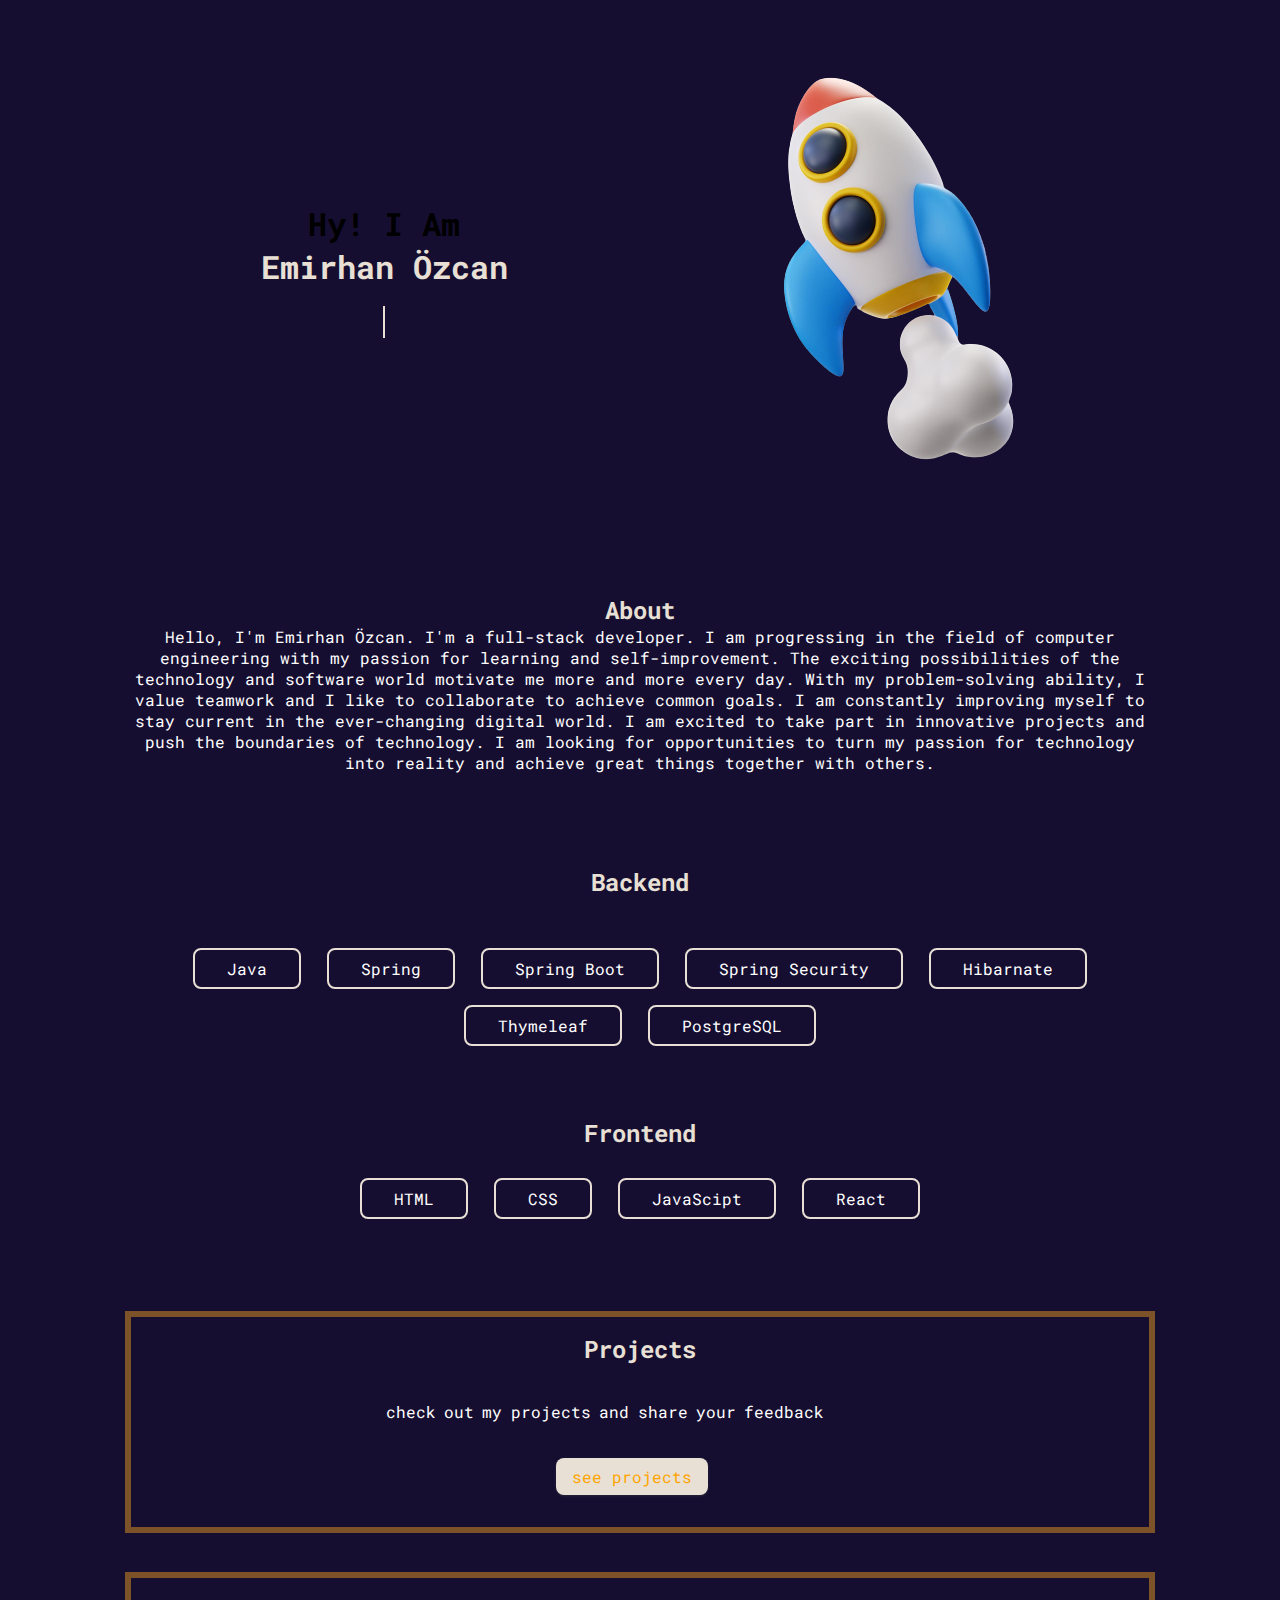
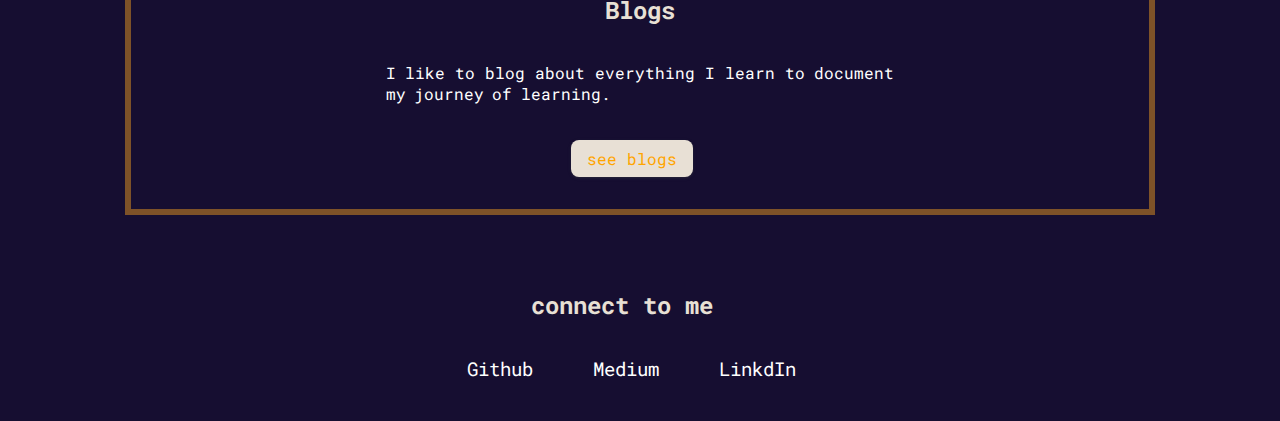
==== index.html @ b32deec3 "my-portfolio site" ====
<!DOCTYPE html>
<html lang="en">

<head>
    <meta charset="utf-8" />
    <meta name="viewport" content="width=device-width, initial-scale=1.0, shrink-to-fit=no" />
    <meta name="author" content="Emirhan Özcan" />
    <meta name="keyword" content="javascript, portfolio, developer" />
    <meta name="description"
        content="I am Emirhan Özcan. I like to work as a Fullstack Developer. I want to showcase my work. This is my portfolio" />
    <meta name="application-name" content="Emirhan Özcan | blogs" />
    <meta name="apple-mobile-web-app-title" content="Emirhan Özcan | blogs" />

    <title>Anasayfa | Emirhan Özcan</title>
  
   <link rel="stylesheet" href="style.css">
</head>


    <!-- Your HTML content goes here -->


  <body>
    <!-- design circle -->
    
    

    <div class="container">
      <!-- intro section -->
      <div id="blur1"></div>
      <div class="hero-container">
        <header class="i-container">
          <h1 class="i-heading">Hy! I Am</h1>
          <h3 class="highlight">Emirhan Özcan</h3>
          <h3 class="effect">I'm a full stack developer</h3>
          
        </header>
        <div class="hero-img">
          <img src="images/rocket.png" />
        </div>
      </div>
      <div class="tech-container">
        <h2 class="highlight">About</h2>
        <p style="color: white;">
          Hello, I'm Emirhan Özcan. I'm a full-stack developer. I am progressing in the field of computer engineering with my passion for learning and self-improvement. The exciting possibilities of the technology and software world motivate me more and more every day. With my problem-solving ability, I value teamwork and I like to collaborate to achieve common goals. I am constantly improving myself to stay current in the ever-changing digital world. I am excited to take part in innovative projects and push the boundaries of technology. I am looking for opportunities to turn my passion for technology into reality and achieve great things together with others.
        </p>
    </div>
    
      <!-- Technologies section -->
      <div class="tech-container">
        
        <br>
        <h3 class="highlight">Backend</h3>
        <br>
      
        <br>
        <ul class="inline-list">
          <li class="tech-button">Java</li>
          <li class="tech-button">Spring</li>
          <li class="tech-button">Spring Boot</li>
          <li class="tech-button">Spring Security</li>
          <li class="tech-button">Hibarnate</li>
          <li class="tech-button">Thymeleaf</li>
          <li class="tech-button">PostgreSQL</li>
        </ul>
        <br>
        <div id="blur2"></div>
        <br> <br>
        <h3 class="highlight">Frontend</h3>
        <br>
        <ul class="inline-list">
            <li class="tech-button">HTML</li>
            <li class="tech-button">CSS</li>
            <li class="tech-button">JavaScipt</li>
            <li class="tech-button">React</li>
          </ul>
     <br>
     <div id="blur3"></div>
        <br>

      </div>

      <!-- project section -->
      <section class="section off-container">
        <h3 class="highlight">Projects</h3>
        <div class="decription" style="color: white;">
          <p>
            check out my projects and share your feedback
          </p>
        </div>
        <a class="link primary-link" href="projects.html">see projects</a>
      </section>

      <!-- blog section -->
      <section class="section off-container">
        <h3 class="highlight">Blogs</h3>
        <div class="decription">
          <p>
            I like to blog about everything I learn  to document my journey of learning.
          </p>
        </div>
        <a class="link primary-link" href="blogs.html">see blogs</a>
      </section>
    </div>

    <!-- footer section -->
    <footer class="footer">
  
      <h3 class="highlight">connect to me</h3>
      <ul class="footer-non-list">
        <li class="footer-inline-link">
          <a class="link" target="_blank" href="https://github.com/EmrhnOZCN"
            >Github</a
          >
        </li>
        <li class="footer-inline-link">
          <a
            class="link"
            target="_blank"
            href="https://medium.com/@emrhnozcn"
            >Medium</a
          >
        </li>
        <li class="footer-inline-link">
          <a
            class="link"
            target="_blank"
            href="https://www.linkedin.com/in/emirhan-özcan-b40515230/"
            >LinkdIn</a
          >
        </li>
      </ul>
    </footer>
  </body>
</html>
---- style.css ----
@import url('https://fonts.googleapis.com/css2?family=Roboto+Mono:wght@600&family=Ubuntu+Mono:wght@700&display=swap');
/*
font-family: 'Roboto Mono',
monospace;
font-family: 'Ubuntu Mono',
monospace;
#F7F3F5
*/
:root {
    --bg-color: #160e31;
    --text-color: #ffffff;
    --highlight-color:#e8e0d5;
    

}
/*scrollbar track wirgb(34, 51, 238)
::-webkit-scrollbar {
    width: 15px;
}
/* Track */
::-webkit-scrollbar-track {
    box-shadow: inset 0 0 5px grey;
    border-radius: 10px;
}
/* Handle */
::-webkit-scrollbar-thumb {
    background: var(--circle4-color);
    border-radius: 10px;
}

*{
    margin: 0;
    padding: 0;
    box-sizing: border-box;
}
html{
    font-family: 'Roboto Mono';
    background-color: var(--bg-color) ;
    height: 100vh;
    max-width: 100vw;
    overflow-x: hidden;
}
/* navigation section */

.navigation{
    width: 100%;
    background-color: transparent;
    padding: 0.5rem 1rem;
}
.navigation .nav-brand{
    font-size: 1.5rem;
    color: var(--text-color);
    margin: 2vh 0;
}
.navigation .non-bullet{
    list-style: none;
}
.navigation .nav-pills{
    text-align: right;
    margin-block-start: 0em;
    margin-block-end: 0em;
    padding-inline-start: 0px;
}
.navigation .nav-inline-link{
    display: inline-block;
    margin:  0 1rem;
}
.navigation .nav-inline-link .link{
    text-decoration: none;
    font-size: 1.2rem;
    color: var(--text-color);
    padding: 0.5rem 0;
}
.navigation .active-link {
    padding: 0.5rem 0;
    text-decoration: none;
    font-size: 1.2rem;
    font-weight: 900;
    position: relative;
    color: var(--highlight-color);
}
.navigation .active-link::after {
    content: "";
    height: 3px;
    width: 100%;
    background-color: var(--highlight-color);
    position: absolute;
    bottom: 0;
    left: 0;
    border-radius: 2px;
    animation: appearance 0.8s;
}
@keyframes appearance {
    0% {
        width: 0%;
    }

    100% {
        width: 100%;
    }
}
/* main container */
.container {
    max-width: 1024px;
    margin: auto;
    margin-top: 2vh;
}



/* intro section */
.hero-container{
    display: flex;
    flex-direction: row;
    align-items: center;

}
.hero-container .hero-img{
    flex: 1;
    animation: bounce 2s infinite;
}
@keyframes bounce {
    0% {
        transform: translate(0px, 0px);
    }

    50% {
        transform: translate(0px, -20px);
    }

    100% {
        transform: translate(0px, 0px);
    }
}
.i-container{
    flex: 1;
    text-align: center;
    position: relative; /* for circle2 */
}
.i-container .highlight{
    font-size: 2rem;
    font-weight: bold;
    color: var(--highlight-color);
    font-family: 'Roboto Mono', monospace;
}
.effect {
    font-size: 1.5rem;
    width: 0ch;
    margin: auto;
    margin-top: 2vh;
    white-space: nowrap;
    color: var(--text-color);
    border-right: 2px solid var(--highlight-color);
    overflow: hidden;
    animation: typing 6s infinite alternate;
}
@keyframes typing {
    0% {
        width: 0ch;
    }

    50% {
        width: 26ch;
    }
}
/* technologies section */
.tech-container{
 text-align: center;
 margin-top: 8vh;
}
.tech-container .highlight{
    font-size: 1.5rem;
    font-weight: bold;
    color: var(--highlight-color);
}
.tech-container .inline-list{
    list-style: none;
    margin-block-start: 0em;
    margin-block-end: 0em;
    padding-inline-start: 0px;
}
.tech-container .inline-list .tech-button{
    display: inline-block;
    border: 2px solid var(--highlight-color);
    padding: 0.5rem 2rem;
    border-radius: 0.5rem;
    margin: 0.5rem;
    color: var(--text-color);
    cursor: pointer;
}
/* project section */
.section{
    margin-top: 5vh;
    text-align: center;
    padding: 1rem 0;
}

.section .highlight {
    font-size: 1.5rem;
    font-weight: bold;
    color: var(--highlight-color);
    max-width: 50%;
    margin: auto;
    margin-block-start: 0em;
    margin-block-end: 0em;
}
.section .decription{
    text-align: justify;
    word-spacing: -0.1rem;
    
    max-width: 50%;
    margin: 4vh auto;
    
    color: white;
}
.link{
    text-decoration: none;
    padding: 0.5rem 1rem;
    display: inline-block;
}
.api-link{
    text-decoration: none;
}
.off-container{
    padding-top: 1rem;
    padding-bottom: 2rem;
    background-color: #160e31;
    border: 3px solid rgba(252,166,31,0.45);
    box-shadow: rgba(252, 166, 31, 0.45) 0px 0px 0px 3px;
}
.primary-link {
    margin-right: 1rem;
    border-radius: 0.5rem;
    background-color: var(--highlight-color);
    border: 2px solid var(--border-color);
    color: orange;
    box-shadow: rgba(60, 64, 67, 0.3) 0px 1px 2px 0px, rgba(60, 64, 67, 0.15) 0px 1px 3px 1px;
}
.secondary-link {
    color: var(--highlight-color);
    border: none;
    border-radius: 0.5rem;
    box-shadow: rgba(252, 166, 31, 0.45) 0px 0px 0px 3px;
}
/* footer section */
.footer {
    margin-top: 5vh;
    margin-left: -2vh;
    position: relative;
    padding: 2rem 1rem;
    width: 100vw;
    text-align: center;
}
.footer .footer-non-list{
    list-style: none;
    margin-block-start: 0em;
    margin-block-end: 0em;
    padding-inline-start: 0px;
}
.footer .highlight{
    font-size: 1.5rem;
    font-weight: bold;
    color: var(--highlight-color);
    margin-bottom: 3vh;
    
}
.footer  .footer-inline-link{
    display: inline-block;
    text-decoration: none;
    font-size: 1.2rem;
    transition: transform 0.2s ease-in-out;
    margin-left: 2vh;
}
.footer .footer-inline-link .link{
    color: var(--text-color);
}
.footer .footer-inline-link .link:visited {
    color: var(--text-color);
}
.footer  .footer-inline-link:hover {
    transform: translateY(-5px);
}
/* project page */
.heading{
    text-align: center;
    margin-top: 2vh;
}
.heading .highlight{
    font-size: 2rem;
    font-weight: bold;
    color: var(--highlight-color);
    margin-bottom: 5vh;
}
/* neog project */
.grid-container {
    margin-top: 1rem;
    margin-bottom: 3rem;
    display: grid;
    grid-template-columns: repeat(auto-fill,minmax(400px,1fr));
    grid-gap: 30px;
}
.grid-container .highlight{
    font-size: 1.2rem;
    color: var(--highlight-color);
}
.box {
    font-size: 1.2rem;
    padding: 2rem 2rem;
    display: flex;
    flex-direction: column;
    justify-content: space-between;
}
.box .neo-links{
 display: flex;
 align-items: center;
}
.box p{
    text-align: justify;
    word-spacing: -0.2rem;
    margin-bottom: 2vh;
    word-wrap: break-word;
}

/* project card section  */
.cards{
    max-width: 90%;
    margin: auto;
    margin-top: 3vh;
}
.card-container {
    display: grid;
    grid-template-columns: repeat(auto-fill, minmax(400px, 1fr));
    grid-gap: 2rem;
}
.card{
    color: #ffffff;
    cursor: pointer;
    display: flex;
    flex-direction: column;
    justify-content: space-between;
    border-radius: 1rem;
    padding: 1rem 1rem;
    box-shadow: rgba(255, 255, 255, 0.3) 0px 7px 15px 0px, rgba(60, 64, 67, 0.15) 0px 2px 6px 2px;
}
.card h3{
    color: #f0aa48;
}
.card p{
    text-align: justify;
    word-spacing: -4px;
}
.card-container .non-bullet {
    list-style: none;
}
.card-container .inline-list{
    display: inline-block;
}
.card-container .highlight{
    color: var(--highlight-color);
}
.card .secondary-link{
    text-align: center;
    margin-top: 2vh;
    box-shadow: rgba(9, 30, 66, 0.25) 0px 1px 1px, rgba(9, 30, 66, 0.13) 0px 0px 1px 1px;
}

@media screen and (max-width:1024px) {
    .container {
        padding: 0 1rem;
    }
    .hero-container .hero-img {
        width: 300px;
    }
    .cards{
        max-width: 70%;
    }
   
}
@media only screen and (max-width: 876px) {
  
   .hero-container .hero-img {
       display: none;
   }
   
   .card-container {
    grid-template-columns: repeat(auto-fill, minmax(300px, 1fr));
   }
}
@media screen and (max-width: 597px) {
    .navigation .nav-inline-link{
        margin: 0 0.7rem;
    }
    #blur1{
        height: 10rem;
        width: 10rem;
        top: 10%;
        filter: blur(100px);
    }
    #blur2 {
        display: none;
    }
    .tech-container .inline-list .tech-button {
        padding: 0.4rem 0.8rem;
    }
    .section .decription {
     max-width: 80%;
    }
    .section .highlight {
         font-size: 1.2rem;
         max-width: 80%;
    }
    #blur3{
        right: -15%;
    }
    .grid-container .highlight{
        font-size: 1rem;
    }
    .primary-link{
        margin-right: 0.5rem;;
    }
   
    .cards {
        max-width: 90%;
    }
    .card-container {
        grid-template-columns: repeat(auto-fill, minmax(250px, 1fr));
    }
    #circle3{
        display: none;
    }
                
}
@media screen and (max-width: 440px) {
    .navigation .nav-inline-link {
        font-size: 0.8rem;
    }
    .i-container .highlight{
        font-size: 1.5rem;
    }
    .i-container .effect{
        font-size: 1rem;
    }
    .tech-container .inline-list .tech-button {
        padding: 0.3rem 0.5rem;
    }
    .footer .footer-inline-link{
        font-size: 1rem;
    }
    .cards {
        width: 100%;
    }
}
@media screen and (max-width: 280px) {
    .navigation .nav-inline-link .link, .navigation .nav-inline-link .active-link{
        font-size: 0.6rem;
    }
    #blur1 {
        height: 8rem;
        width: 8rem;
        top: 5%;
        filter: blur(80px);
     }
     #blur3{
        display: none;
     }
}
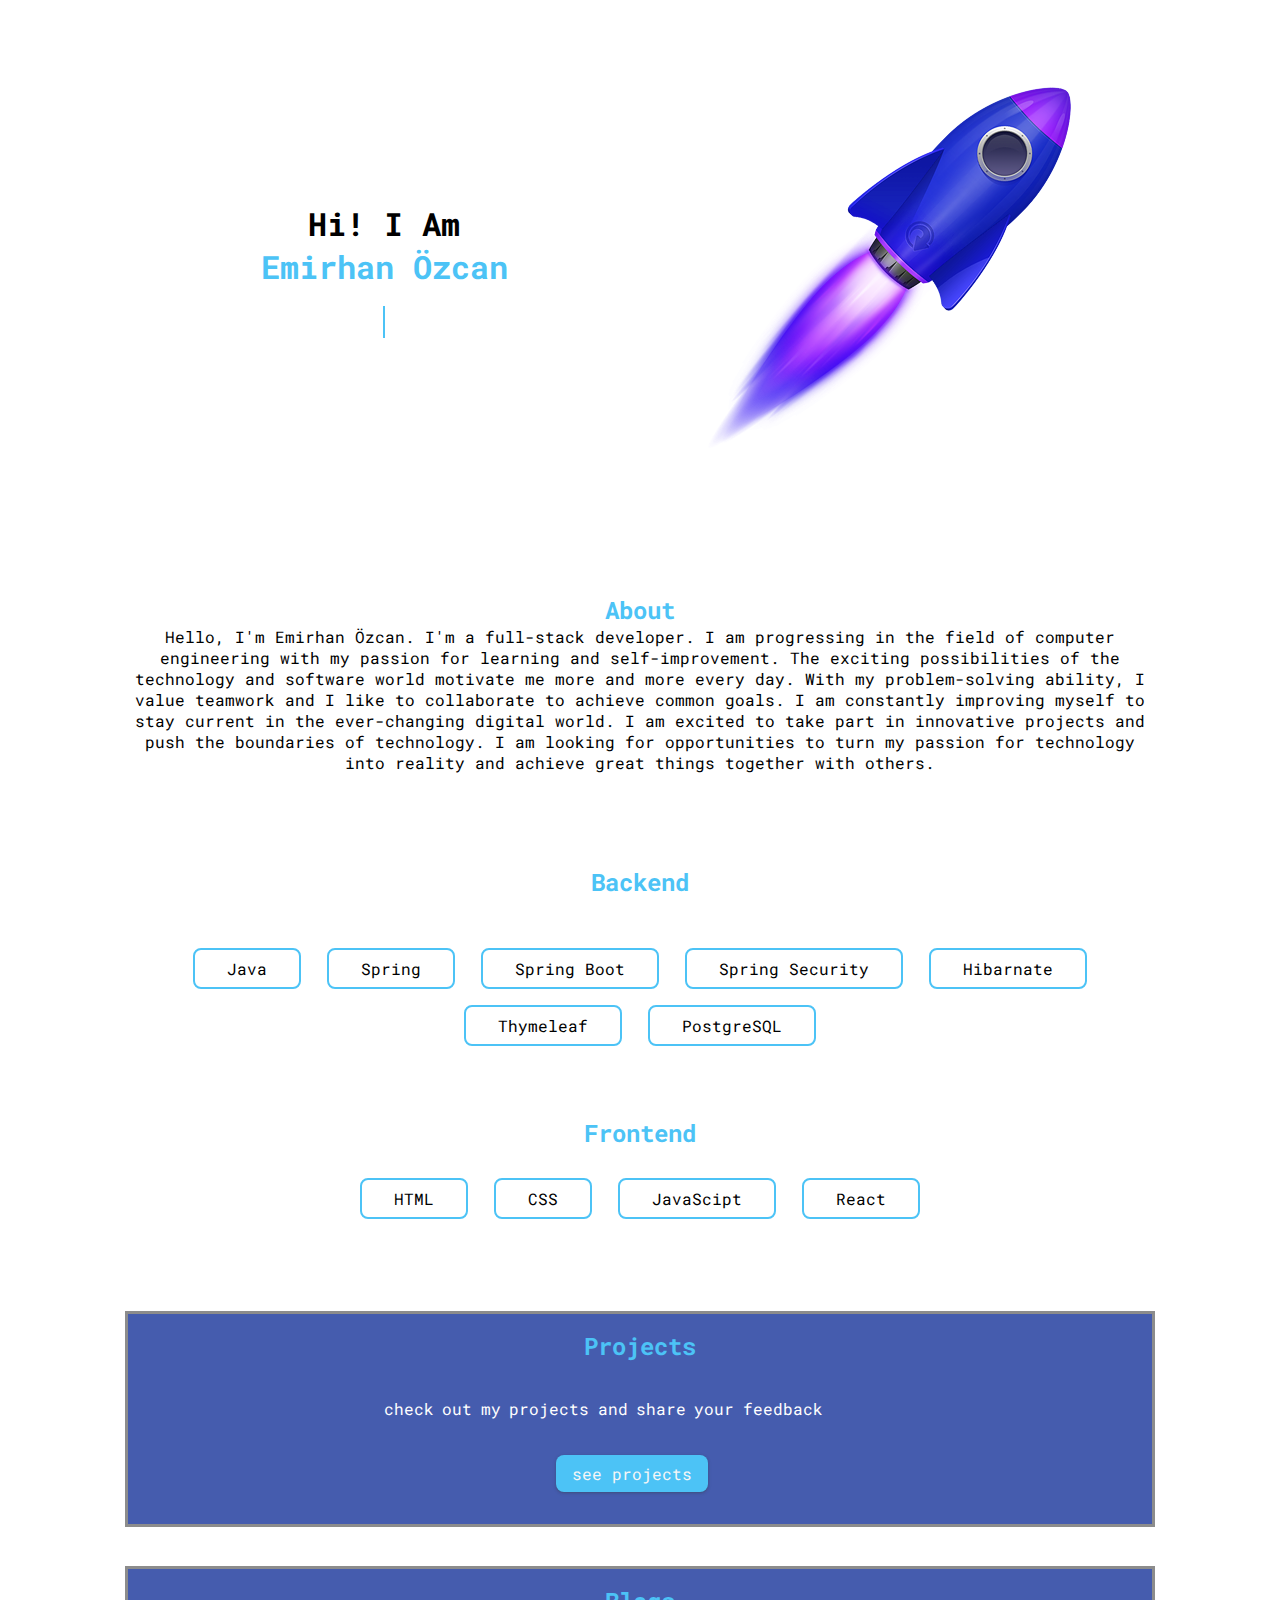
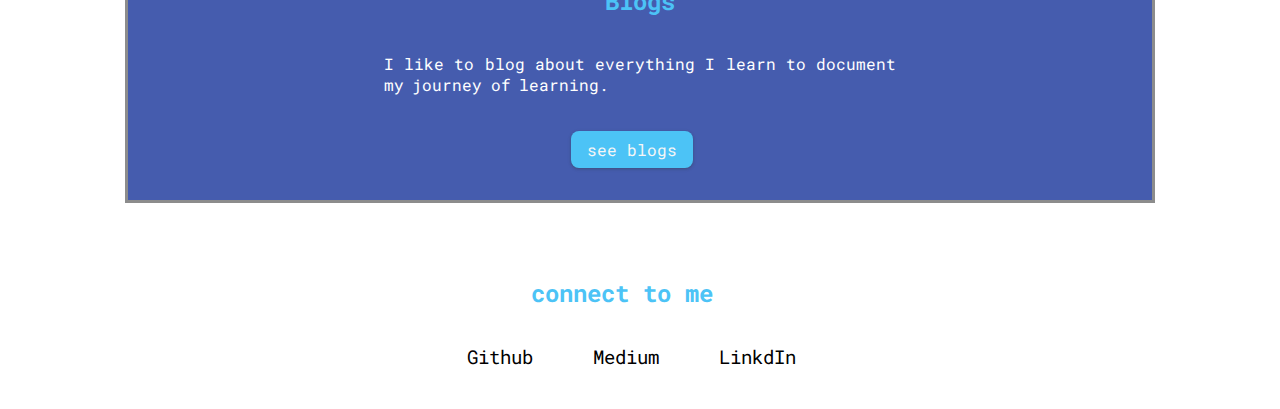
==== commit bf4a4969: "tasarım ayarlandı" ====
--- a/index.html
+++ b/index.html
@@ -30,18 +30,18 @@
       <div id="blur1"></div>
       <div class="hero-container">
         <header class="i-container">
-          <h1 class="i-heading">Hy! I Am</h1>
+          <h1 class="i-heading">Hi! I Am</h1>
           <h3 class="highlight">Emirhan Özcan</h3>
           <h3 class="effect">I'm a full stack developer</h3>
           
         </header>
         <div class="hero-img">
-          <img src="images/rocket.png" />
+          <img src="images/rock.png" />
         </div>
       </div>
       <div class="tech-container">
         <h2 class="highlight">About</h2>
-        <p style="color: white;">
+        <p style="color: rgb(0, 0, 0);">
           Hello, I'm Emirhan Özcan. I'm a full-stack developer. I am progressing in the field of computer engineering with my passion for learning and self-improvement. The exciting possibilities of the technology and software world motivate me more and more every day. With my problem-solving ability, I value teamwork and I like to collaborate to achieve common goals. I am constantly improving myself to stay current in the ever-changing digital world. I am excited to take part in innovative projects and push the boundaries of technology. I am looking for opportunities to turn my passion for technology into reality and achieve great things together with others.
         </p>
     </div>
--- a/style.css
+++ b/style.css
@@ -7,9 +7,9 @@
 #F7F3F5
 */
 :root {
-    --bg-color: #160e31;
-    --text-color: #ffffff;
-    --highlight-color:#e8e0d5;
+    --bg-color: #ffffff;
+    --text-color: #000000;
+    --highlight-color:#4cc3f6;
     
 
 }
@@ -117,7 +117,7 @@
 }
 .hero-container .hero-img{
     flex: 1;
-    animation: bounce 2s infinite;
+    animation: bounce 3s infinite;
 }
 @keyframes bounce {
     0% {
@@ -125,7 +125,7 @@
     }
 
     50% {
-        transform: translate(0px, -20px);
+        transform: translate(30px, -30px);
     }
 
     100% {
@@ -224,16 +224,16 @@
 .off-container{
     padding-top: 1rem;
     padding-bottom: 2rem;
-    background-color: #160e31;
-    border: 3px solid rgba(252,166,31,0.45);
-    box-shadow: rgba(252, 166, 31, 0.45) 0px 0px 0px 3px;
+    background-color: #455cae;
+   
+    box-shadow: rgba(0, 0, 0, 0.45) 0px 0px 0px 3px;
 }
 .primary-link {
     margin-right: 1rem;
     border-radius: 0.5rem;
     background-color: var(--highlight-color);
     border: 2px solid var(--border-color);
-    color: orange;
+    color: rgb(246, 246, 246);
     box-shadow: rgba(60, 64, 67, 0.3) 0px 1px 2px 0px, rgba(60, 64, 67, 0.15) 0px 1px 3px 1px;
 }
 .secondary-link {
@@ -346,9 +346,12 @@
     color: #f0aa48;
 }
 .card p{
+    
     text-align: justify;
     word-spacing: -4px;
-}
+    color: #000000;
+}
+
 .card-container .non-bullet {
     list-style: none;
 }
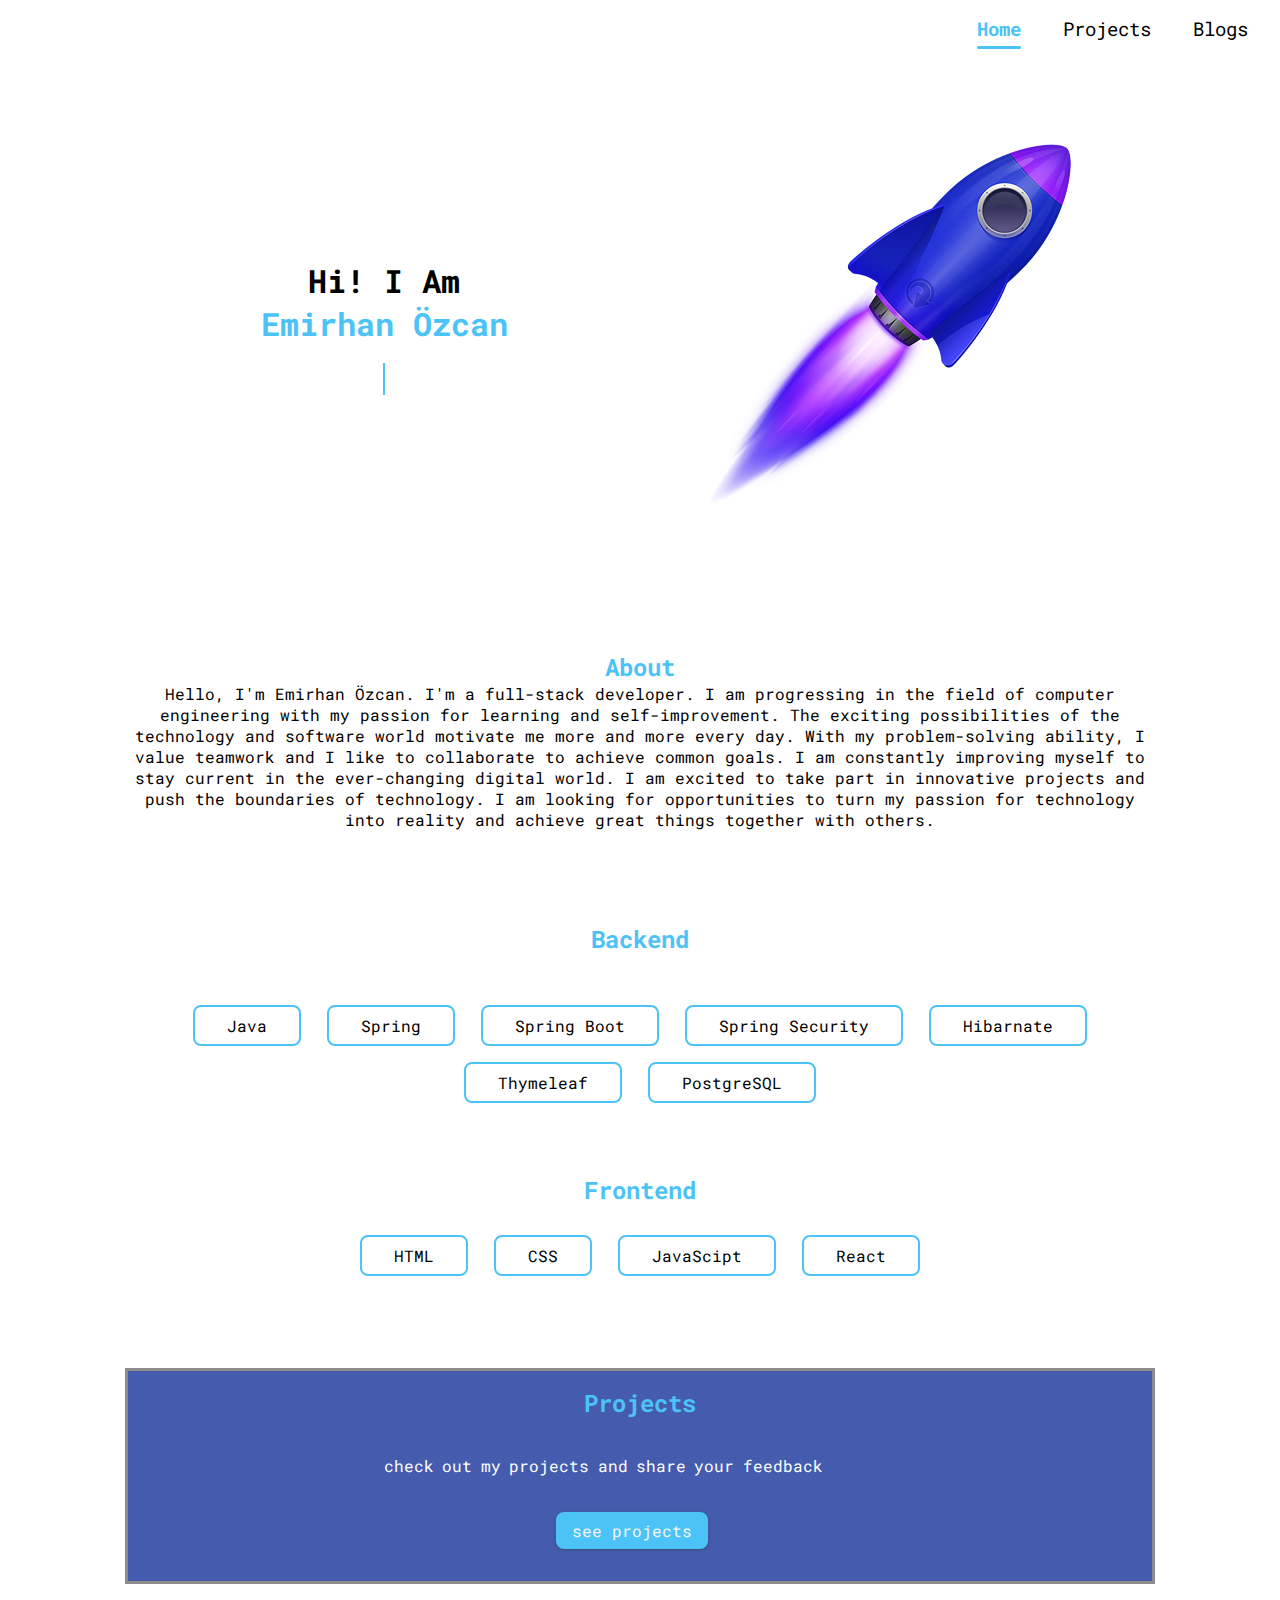
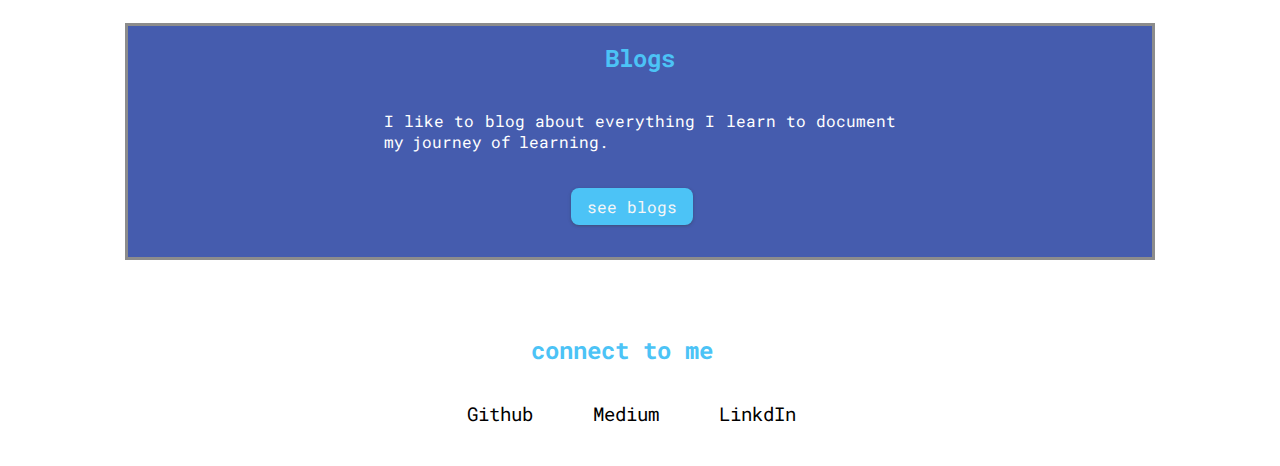
==== commit 36680839: "Update index.html" ====
--- a/index.html
+++ b/index.html
@@ -22,6 +22,20 @@
 
   <body>
     <!-- design circle -->
+      <nav class="navigation">
+      
+      <ul class="nav-pills non-bullet">
+        <li class="nav-inline-link">
+          <a class="active-link" href="./">Home</a>
+        </li>
+        <li class="nav-inline-link">
+          <a class="link" href="./projects.html">Projects</a>
+        </li>
+        <li class="nav-inline-link">
+          <a class="link" href="./blogs.html"> Blogs </a>
+        </li>
+      </ul>
+    </nav>
     
     
 
@@ -32,6 +46,7 @@
         <header class="i-container">
           <h1 class="i-heading">Hi! I Am</h1>
           <h3 class="highlight">Emirhan Özcan</h3>
+          
           <h3 class="effect">I'm a full stack developer</h3>
           
         </header>
--- a/style.css
+++ b/style.css
@@ -228,6 +228,7 @@
    
     box-shadow: rgba(0, 0, 0, 0.45) 0px 0px 0px 3px;
 }
+
 .primary-link {
     margin-right: 1rem;
     border-radius: 0.5rem;
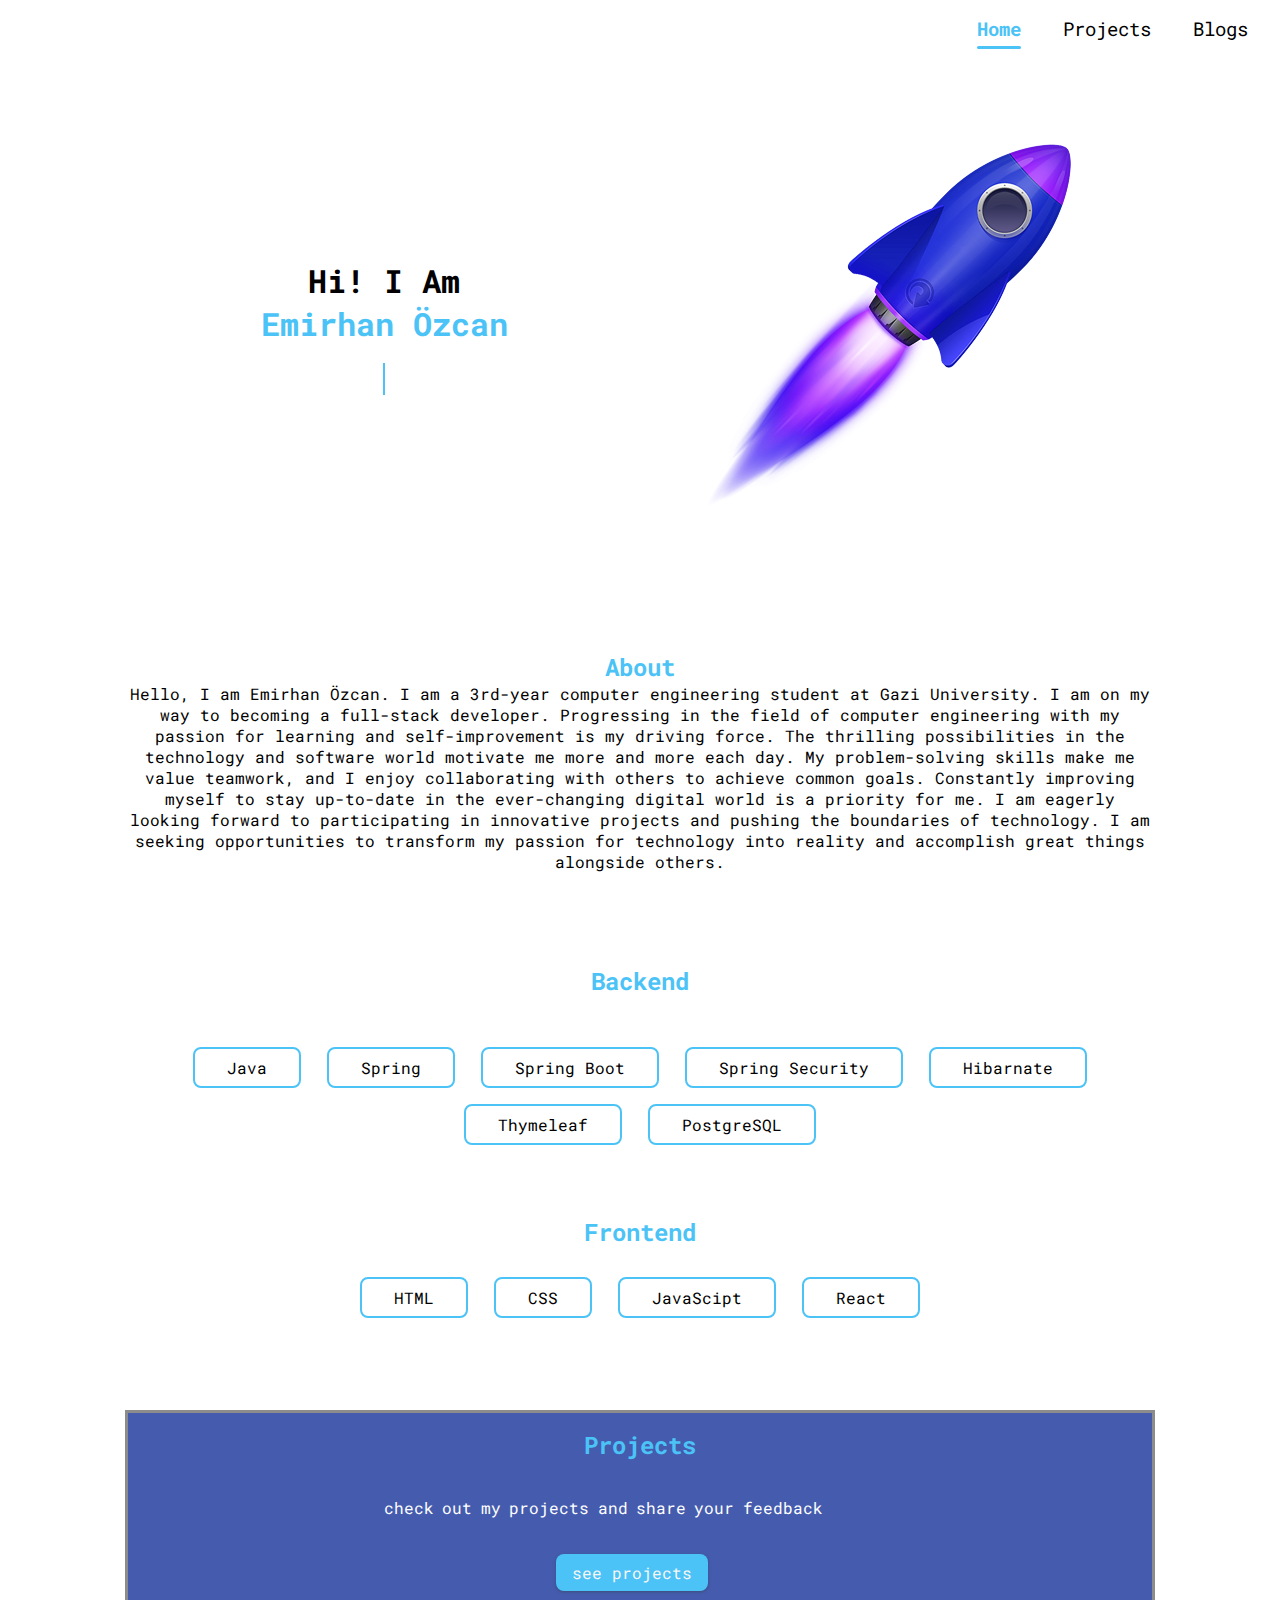
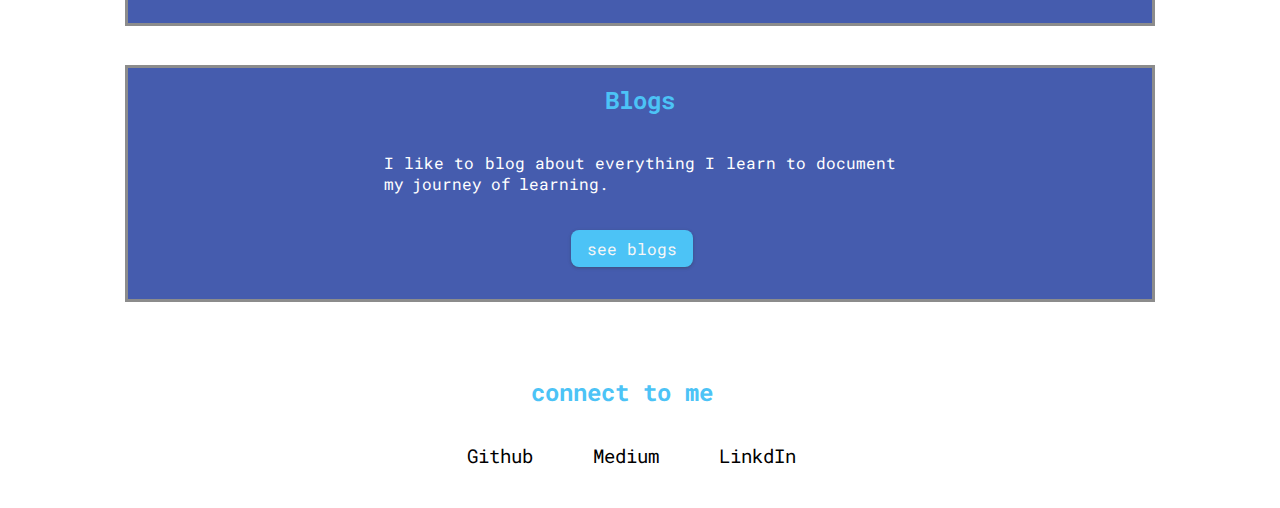
==== commit 4a6c1535: "Update index.html" ====
--- a/index.html
+++ b/index.html
@@ -57,7 +57,7 @@
       <div class="tech-container">
         <h2 class="highlight">About</h2>
         <p style="color: rgb(0, 0, 0);">
-          Hello, I'm Emirhan Özcan. I'm a full-stack developer. I am progressing in the field of computer engineering with my passion for learning and self-improvement. The exciting possibilities of the technology and software world motivate me more and more every day. With my problem-solving ability, I value teamwork and I like to collaborate to achieve common goals. I am constantly improving myself to stay current in the ever-changing digital world. I am excited to take part in innovative projects and push the boundaries of technology. I am looking for opportunities to turn my passion for technology into reality and achieve great things together with others.
+          Hello, I am Emirhan Özcan. I am a 3rd-year computer engineering student at Gazi University. I am on my way to becoming a full-stack developer. Progressing in the field of computer engineering with my passion for learning and self-improvement is my driving force. The thrilling possibilities in the technology and software world motivate me more and more each day. My problem-solving skills make me value teamwork, and I enjoy collaborating with others to achieve common goals. Constantly improving myself to stay up-to-date in the ever-changing digital world is a priority for me. I am eagerly looking forward to participating in innovative projects and pushing the boundaries of technology. I am seeking opportunities to transform my passion for technology into reality and accomplish great things alongside others.
         </p>
     </div>
     
